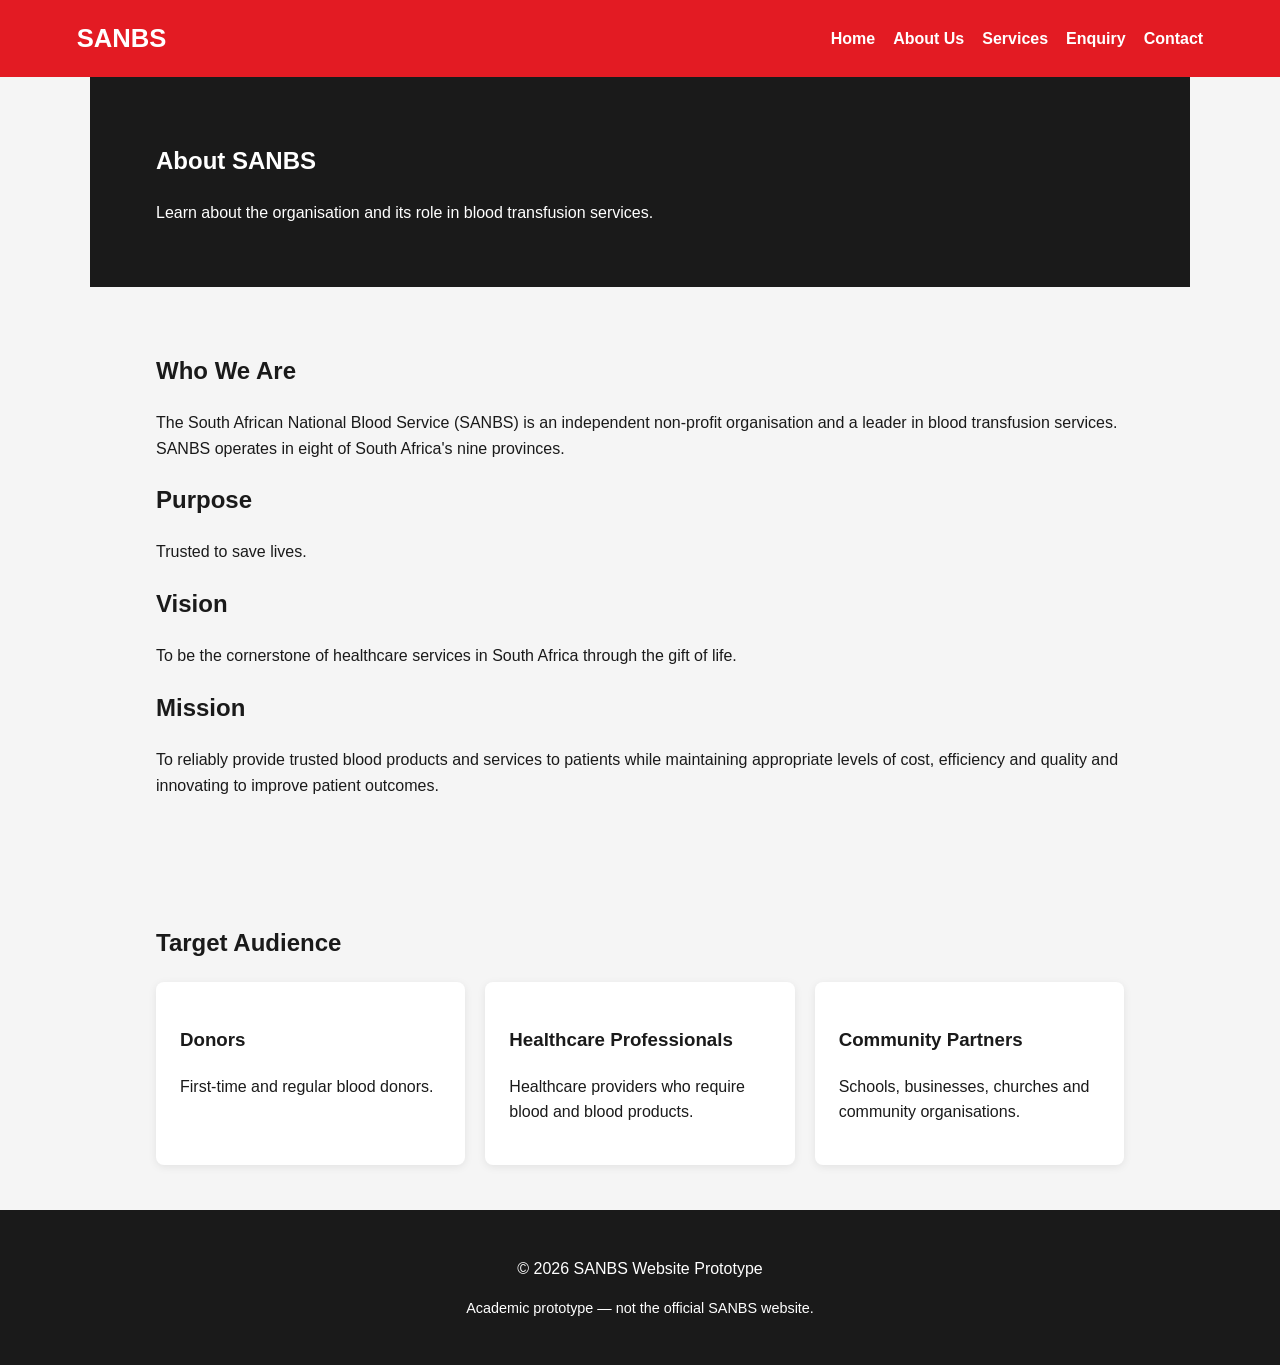
==== about.html @ 40730344 "first commit" ====
<!DOCTYPE html>
<html lang="en">
<head>
<meta charset="UTF-8">
<meta name="viewport" content="width=device-width, initial-scale=1.0">
<meta name="description" content="SANBS academic website prototype">
<title>SANBS | About Us</title>
<link rel="stylesheet" href="css/style.css">
</head>
<body>
<header>
<nav aria-label="Main navigation">
<div class="logo">SANBS</div>
<ul>
<li><a href="index.html">Home</a></li>
<li><a href="about.html">About Us</a></li>
<li><a href="services.html">Services</a></li>
<li><a href="enquiry.html">Enquiry</a></li>
<li><a href="contact.html">Contact</a></li>
</ul>
</nav>
</header>
<main>
<section class="page-title"><h1>About SANBS</h1><p>Learn about the organisation and its role in blood transfusion services.</p></section>
<section><h2>Who We Are</h2><p>The South African National Blood Service (SANBS) is an independent non-profit organisation and a leader in blood transfusion services. SANBS operates in eight of South Africa's nine provinces.</p>
<h2>Purpose</h2><p>Trusted to save lives.</p>
<h2>Vision</h2><p>To be the cornerstone of healthcare services in South Africa through the gift of life.</p>
<h2>Mission</h2><p>To reliably provide trusted blood products and services to patients while maintaining appropriate levels of cost, efficiency and quality and innovating to improve patient outcomes.</p></section>
<section><h2>Target Audience</h2><div class="cards">
<article class="card"><h3>Donors</h3><p>First-time and regular blood donors.</p></article>
<article class="card"><h3>Healthcare Professionals</h3><p>Healthcare providers who require blood and blood products.</p></article>
<article class="card"><h3>Community Partners</h3><p>Schools, businesses, churches and community organisations.</p></article>
</div></section>
</main>
<footer>
<p>&copy; 2026 SANBS Website Prototype</p>
<p class="small">Academic prototype — not the official SANBS website.</p>
</footer>
</body>
</html>
---- css/style.css ----
*{box-sizing:border-box}body{margin:0;font-family:Arial,sans-serif;line-height:1.6;color:#1A1A1A;background:#F5F5F5}header{background:#E31B23;color:#fff;padding:18px 6%}nav{display:flex;justify-content:space-between;align-items:center;gap:20px;flex-wrap:wrap}.logo{font-size:1.6rem;font-weight:bold}nav ul{list-style:none;display:flex;gap:18px;padding:0;margin:0;flex-wrap:wrap}nav a{color:#fff;text-decoration:none;font-weight:bold}nav a:hover{ text-decoration:underline}main{max-width:1100px;margin:auto}.hero,.page{background:#fff;padding:60px 6%}.hero{text-align:center}.hero h1{font-size:2.6rem}.page-title{background:#1A1A1A;color:#fff;padding:45px 6%}section{padding:45px 6%}.cards{display:grid;grid-template-columns:repeat(auto-fit,minmax(220px,1fr));gap:20px}.card,form{background:#fff;padding:24px;border-radius:8px;box-shadow:0 2px 8px rgba(0,0,0,.08)}.button{display:inline-block;background:#E31B23;color:#fff;padding:12px 22px;text-decoration:none;border-radius:5px;margin:6px;font-weight:bold;border:0}.secondary{background:#1A1A1A}label{display:block;font-weight:bold;margin-top:15px}input,select,textarea{width:100%;padding:12px;margin-top:6px;border:1px solid #999;border-radius:4px}textarea{min-height:140px}footer{background:#1A1A1A;color:#fff;padding:30px 6%;text-align:center}.small{font-size:.9rem}
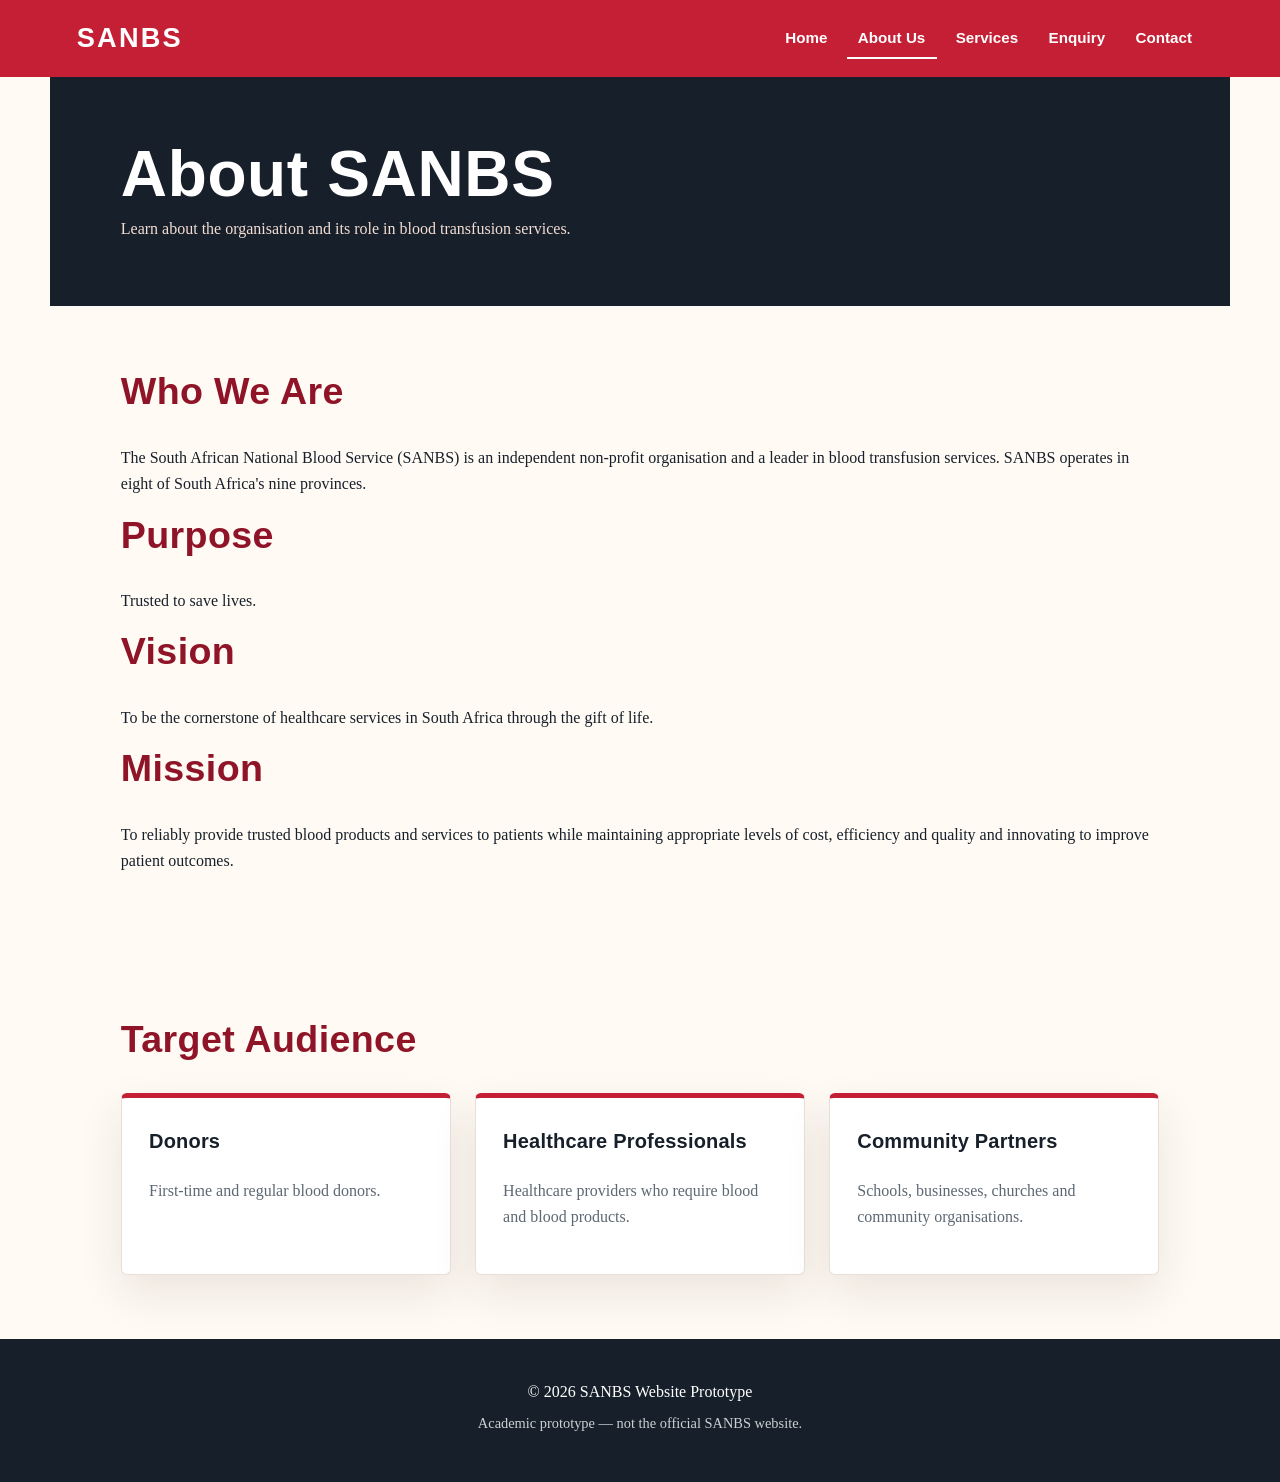
==== commit fdbf126c: "Part 2 CSS Cotent" ====
--- a/about.html
+++ b/about.html
@@ -8,19 +8,20 @@
 <link rel="stylesheet" href="css/style.css">
 </head>
 <body>
+<a class="skip-link" href="#main-content">Skip to main content</a>
 <header>
 <nav aria-label="Main navigation">
 <div class="logo">SANBS</div>
 <ul>
 <li><a href="index.html">Home</a></li>
-<li><a href="about.html">About Us</a></li>
+<li><a href="about.html" aria-current="page">About Us</a></li>
 <li><a href="services.html">Services</a></li>
 <li><a href="enquiry.html">Enquiry</a></li>
 <li><a href="contact.html">Contact</a></li>
 </ul>
 </nav>
 </header>
-<main>
+<main id="main-content">
 <section class="page-title"><h1>About SANBS</h1><p>Learn about the organisation and its role in blood transfusion services.</p></section>
 <section><h2>Who We Are</h2><p>The South African National Blood Service (SANBS) is an independent non-profit organisation and a leader in blood transfusion services. SANBS operates in eight of South Africa's nine provinces.</p>
 <h2>Purpose</h2><p>Trusted to save lives.</p>
--- a/css/style.css
+++ b/css/style.css
@@ -1 +1,85 @@
-*{box-sizing:border-box}body{margin:0;font-family:Arial,sans-serif;line-height:1.6;color:#1A1A1A;background:#F5F5F5}header{background:#E31B23;color:#fff;padding:18px 6%}nav{display:flex;justify-content:space-between;align-items:center;gap:20px;flex-wrap:wrap}.logo{font-size:1.6rem;font-weight:bold}nav ul{list-style:none;display:flex;gap:18px;padding:0;margin:0;flex-wrap:wrap}nav a{color:#fff;text-decoration:none;font-weight:bold}nav a:hover{ text-decoration:underline}main{max-width:1100px;margin:auto}.hero,.page{background:#fff;padding:60px 6%}.hero{text-align:center}.hero h1{font-size:2.6rem}.page-title{background:#1A1A1A;color:#fff;padding:45px 6%}section{padding:45px 6%}.cards{display:grid;grid-template-columns:repeat(auto-fit,minmax(220px,1fr));gap:20px}.card,form{background:#fff;padding:24px;border-radius:8px;box-shadow:0 2px 8px rgba(0,0,0,.08)}.button{display:inline-block;background:#E31B23;color:#fff;padding:12px 22px;text-decoration:none;border-radius:5px;margin:6px;font-weight:bold;border:0}.secondary{background:#1A1A1A}label{display:block;font-weight:bold;margin-top:15px}input,select,textarea{width:100%;padding:12px;margin-top:6px;border:1px solid #999;border-radius:4px}textarea{min-height:140px}footer{background:#1A1A1A;color:#fff;padding:30px 6%;text-align:center}.small{font-size:.9rem}+:root {
+	--red: #c51f35;
+	--red-dark: #8f1427;
+	--ink: #17202a;
+	--muted: #5d6873;
+	--cream: #fffaf4;
+	--paper: #ffffff;
+	--line: #eadfd5;
+	--focus: #ffb84d;
+	--shadow: 0 18px 45px rgba(57, 35, 26, 0.1);
+}
+
+* { box-sizing: border-box; }
+html { scroll-behavior: smooth; }
+body {
+	margin: 0;
+	background: var(--cream);
+	color: var(--ink);
+	font-family: Georgia, 'Times New Roman', serif;
+	font-size: 1rem;
+	line-height: 1.65;
+}
+
+h1, h2, h3, p { margin-top: 0; }
+h1, h2, h3, .logo { font-family: 'Trebuchet MS', Arial, sans-serif; letter-spacing: 0.01em; }
+h1 { font-size: clamp(2.4rem, 5vw, 4.6rem); line-height: 1.05; margin-bottom: 1rem; }
+h2 { color: var(--red-dark); font-size: clamp(1.7rem, 3vw, 2.35rem); line-height: 1.15; }
+h3 { font-size: 1.25rem; }
+a { color: var(--red-dark); }
+a:focus-visible, button:focus-visible, input:focus-visible, select:focus-visible, textarea:focus-visible {
+	outline: 3px solid var(--focus);
+	outline-offset: 3px;
+}
+.skip-link { background: var(--ink); color: #fff; left: 1rem; padding: 0.6rem 1rem; position: absolute; top: -4rem; z-index: 2; }
+.skip-link:focus { top: 1rem; }
+
+header { background: var(--red); color: #fff; padding: 1rem 6%; }
+nav { align-items: center; display: flex; gap: 2rem; justify-content: space-between; margin: 0 auto; max-width: 1180px; }
+.logo { color: #fff; font-size: 1.7rem; font-weight: 700; letter-spacing: 0.08em; }
+nav ul { align-items: center; display: flex; flex-wrap: wrap; gap: 0.5rem; list-style: none; margin: 0; padding: 0; }
+nav a { border-bottom: 2px solid transparent; color: #fff; display: block; font-family: 'Trebuchet MS', Arial, sans-serif; font-size: 0.95rem; font-weight: 700; padding: 0.45rem 0.7rem; text-decoration: none; }
+nav a:hover, nav a[aria-current='page'] { border-bottom-color: #fff; }
+
+main { margin: 0 auto; max-width: 1180px; }
+section { padding: 4rem 6%; }
+.hero { background: linear-gradient(135deg, #fff 0%, #fff5e9 100%); padding: clamp(4rem, 9vw, 8rem) 10%; text-align: center; }
+.hero p { color: var(--muted); font-size: 1.15rem; margin: 0 auto 1.5rem; max-width: 680px; }
+.hero h1 { color: var(--red-dark); }
+.page-title { background: var(--ink); color: #fff; padding: 4rem 6%; }
+.page-title h1 { color: #fff; margin-bottom: 0.5rem; }
+.page-title p { color: #f3ddd4; margin-bottom: 0; }
+.cards { display: grid; gap: 1.5rem; grid-template-columns: repeat(3, 1fr); }
+.card, form { background: var(--paper); border: 1px solid var(--line); border-radius: 6px; box-shadow: var(--shadow); padding: 1.7rem; }
+.card { border-top: 5px solid var(--red); }
+.card p { color: var(--muted); }
+.card a { font-family: 'Trebuchet MS', Arial, sans-serif; font-weight: 700; }
+.button { background: var(--red); border: 2px solid var(--red); border-radius: 4px; color: #fff; display: inline-block; font-family: 'Trebuchet MS', Arial, sans-serif; font-weight: 700; margin: 0.35rem; padding: 0.75rem 1.25rem; text-decoration: none; transition: background 160ms ease, transform 160ms ease; }
+.button:hover { background: var(--red-dark); border-color: var(--red-dark); transform: translateY(-2px); }
+.secondary { background: transparent; color: var(--red-dark); }
+.secondary:hover { color: #fff; }
+ol { display: grid; gap: 0.8rem; padding-left: 1.5rem; }
+li::marker { color: var(--red); font-weight: 700; }
+label { display: block; font-family: 'Trebuchet MS', Arial, sans-serif; font-weight: 700; margin-top: 1rem; }
+input, select, textarea { background: #fffdfa; border: 1px solid #bcaea4; border-radius: 4px; font: inherit; margin-top: 0.35rem; padding: 0.75rem; width: 100%; }
+textarea { min-height: 9rem; resize: vertical; }
+form .button { cursor: pointer; margin: 1.5rem 0 0; }
+footer { background: var(--ink); color: #fff; padding: 2.5rem 6%; text-align: center; }
+footer p { margin-bottom: 0.4rem; }
+.small { color: #cbd0d4; font-size: 0.9rem; }
+
+@media (max-width: 760px) {
+	header { padding: 1rem 5%; }
+	nav { align-items: flex-start; flex-direction: column; gap: 0.7rem; }
+	nav ul { gap: 0.2rem; }
+	nav a { padding: 0.35rem 0.5rem; }
+	section { padding: 3rem 5%; }
+	.hero { padding: 4.5rem 7%; }
+	.cards { grid-template-columns: 1fr; }
+	.page-title { padding: 3rem 5%; }
+}
+
+@media (prefers-reduced-motion: reduce) {
+	html { scroll-behavior: auto; }
+	.button { transition: none; }
+}
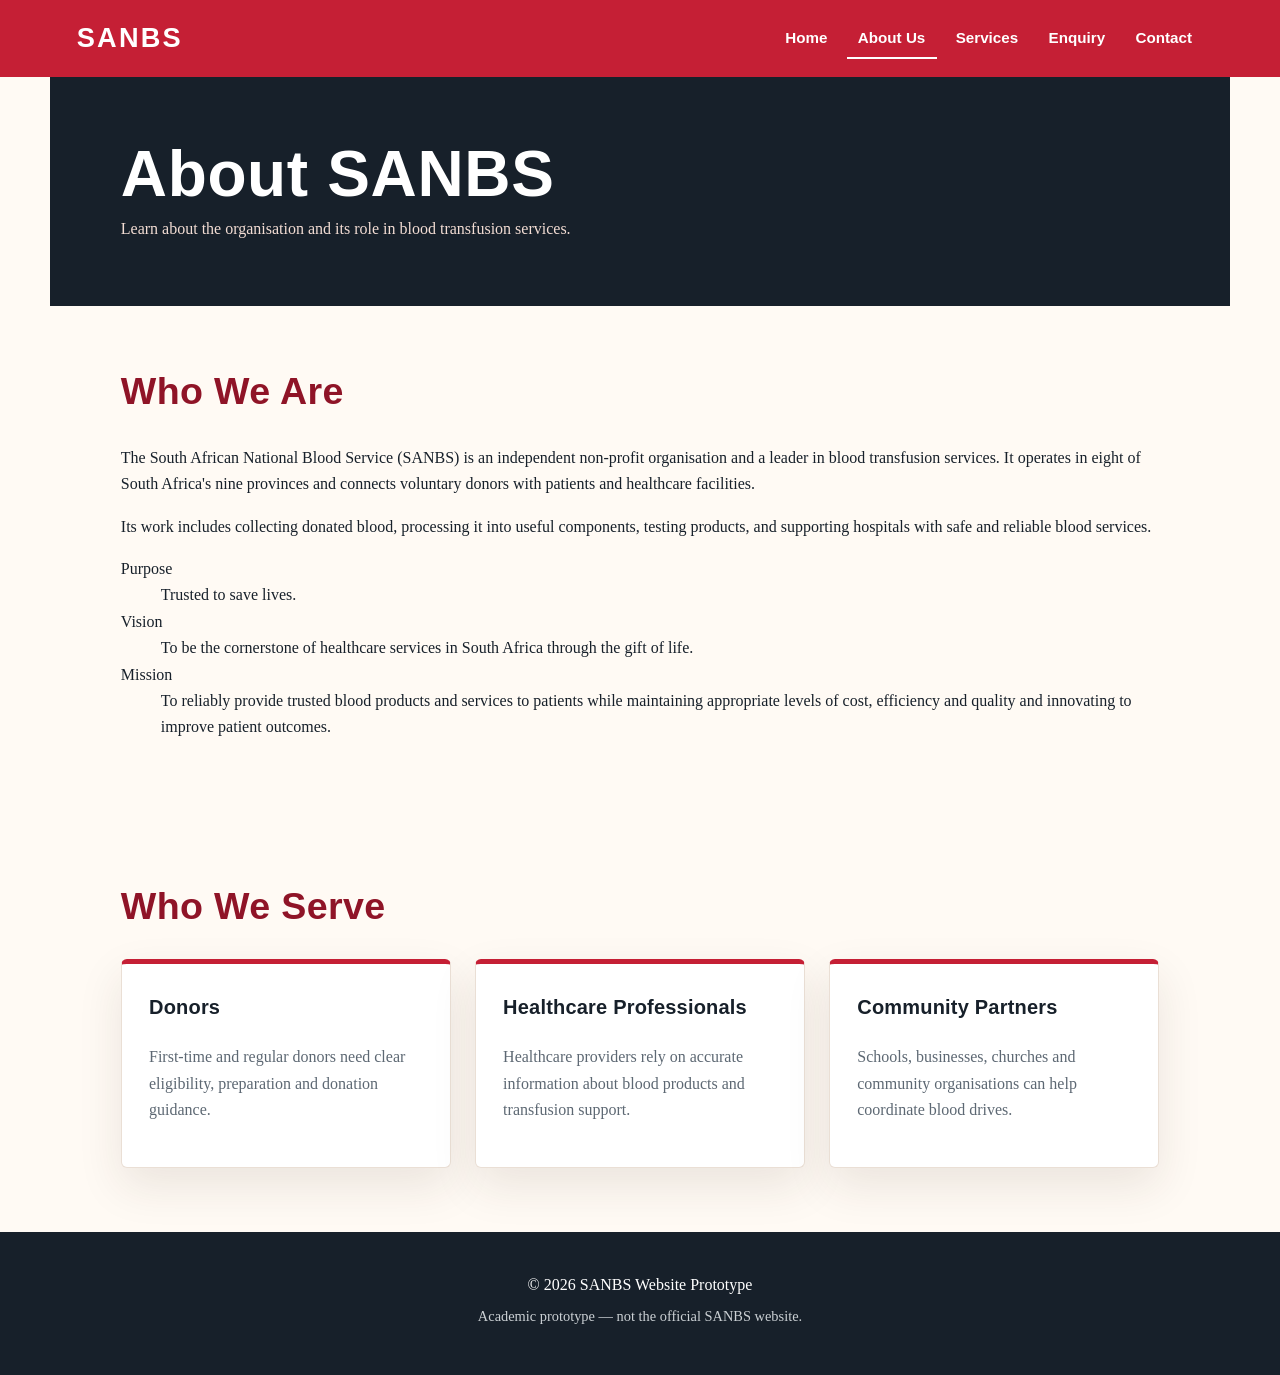
==== commit b98185f4: "Added a responsive hero image and a new section on the homepage that provides information on how use" ====
--- a/about.html
+++ b/about.html
@@ -23,14 +23,12 @@
 </header>
 <main id="main-content">
 <section class="page-title"><h1>About SANBS</h1><p>Learn about the organisation and its role in blood transfusion services.</p></section>
-<section><h2>Who We Are</h2><p>The South African National Blood Service (SANBS) is an independent non-profit organisation and a leader in blood transfusion services. SANBS operates in eight of South Africa's nine provinces.</p>
-<h2>Purpose</h2><p>Trusted to save lives.</p>
-<h2>Vision</h2><p>To be the cornerstone of healthcare services in South Africa through the gift of life.</p>
-<h2>Mission</h2><p>To reliably provide trusted blood products and services to patients while maintaining appropriate levels of cost, efficiency and quality and innovating to improve patient outcomes.</p></section>
-<section><h2>Target Audience</h2><div class="cards">
-<article class="card"><h3>Donors</h3><p>First-time and regular blood donors.</p></article>
-<article class="card"><h3>Healthcare Professionals</h3><p>Healthcare providers who require blood and blood products.</p></article>
-<article class="card"><h3>Community Partners</h3><p>Schools, businesses, churches and community organisations.</p></article>
+<section aria-labelledby="who-heading"><h2 id="who-heading">Who We Are</h2><p>The South African National Blood Service (SANBS) is an independent non-profit organisation and a leader in blood transfusion services. It operates in eight of South Africa's nine provinces and connects voluntary donors with patients and healthcare facilities.</p><p>Its work includes collecting donated blood, processing it into useful components, testing products, and supporting hospitals with safe and reliable blood services.</p>
+<dl class="key-points"><dt>Purpose</dt><dd>Trusted to save lives.</dd><dt>Vision</dt><dd>To be the cornerstone of healthcare services in South Africa through the gift of life.</dd><dt>Mission</dt><dd>To reliably provide trusted blood products and services to patients while maintaining appropriate levels of cost, efficiency and quality and innovating to improve patient outcomes.</dd></dl></section>
+<section aria-labelledby="audience-heading"><h2 id="audience-heading">Who We Serve</h2><div class="cards">
+<article class="card"><h3>Donors</h3><p>First-time and regular donors need clear eligibility, preparation and donation guidance.</p></article>
+<article class="card"><h3>Healthcare Professionals</h3><p>Healthcare providers rely on accurate information about blood products and transfusion support.</p></article>
+<article class="card"><h3>Community Partners</h3><p>Schools, businesses, churches and community organisations can help coordinate blood drives.</p></article>
 </div></section>
 </main>
 <footer>
--- a/css/style.css
+++ b/css/style.css
@@ -44,6 +44,8 @@
 main { margin: 0 auto; max-width: 1180px; }
 section { padding: 4rem 6%; }
 .hero { background: linear-gradient(135deg, #fff 0%, #fff5e9 100%); padding: clamp(4rem, 9vw, 8rem) 10%; text-align: center; }
+.hero-image { display: block; margin: 0 auto 2rem; max-width: 760px; }
+.hero-image img { border-radius: 12px; display: block; height: auto; width: 100%; }
 .hero p { color: var(--muted); font-size: 1.15rem; margin: 0 auto 1.5rem; max-width: 680px; }
 .hero h1 { color: var(--red-dark); }
 .page-title { background: var(--ink); color: #fff; padding: 4rem 6%; }
@@ -56,6 +58,7 @@
 .card a { font-family: 'Trebuchet MS', Arial, sans-serif; font-weight: 700; }
 .button { background: var(--red); border: 2px solid var(--red); border-radius: 4px; color: #fff; display: inline-block; font-family: 'Trebuchet MS', Arial, sans-serif; font-weight: 700; margin: 0.35rem; padding: 0.75rem 1.25rem; text-decoration: none; transition: background 160ms ease, transform 160ms ease; }
 .button:hover { background: var(--red-dark); border-color: var(--red-dark); transform: translateY(-2px); }
+.button:active { transform: translateY(0); }
 .secondary { background: transparent; color: var(--red-dark); }
 .secondary:hover { color: #fff; }
 ol { display: grid; gap: 0.8rem; padding-left: 1.5rem; }
@@ -79,6 +82,12 @@
 	.page-title { padding: 3rem 5%; }
 }
 
+@media (min-width: 761px) and (max-width: 1024px) {
+	section { padding-left: 5%; padding-right: 5%; }
+	.hero { padding-left: 7%; padding-right: 7%; }
+	.cards { grid-template-columns: repeat(2, 1fr); }
+}
+
 @media (prefers-reduced-motion: reduce) {
 	html { scroll-behavior: auto; }
 	.button { transition: none; }
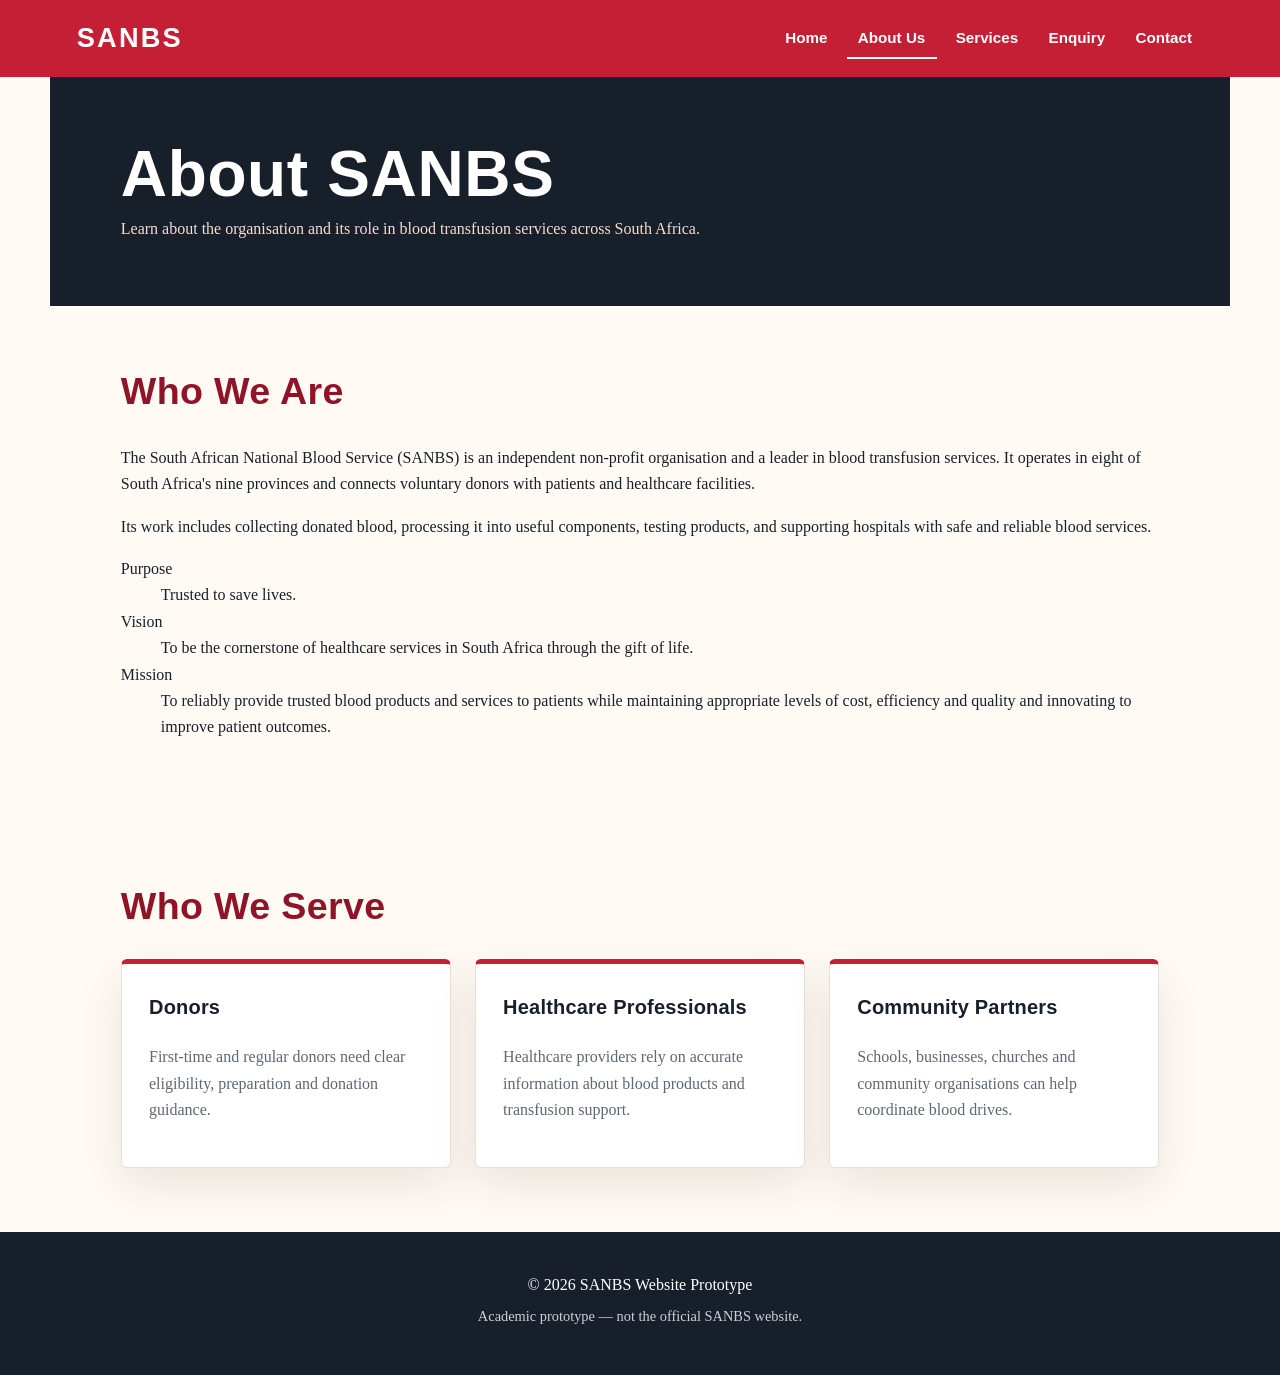
==== commit dda27301: "Prototype commit" ====
--- a/about.html
+++ b/about.html
@@ -3,9 +3,11 @@
 <head>
 <meta charset="UTF-8">
 <meta name="viewport" content="width=device-width, initial-scale=1.0">
-<meta name="description" content="SANBS academic website prototype">
-<title>SANBS | About Us</title>
+<meta name="description" content="Discover SANBS, the South African National Blood Service, its mission, blood donation services and commitment to safe transfusions.">
+<meta name="keywords" content="SANBS about us, blood service South Africa, blood donation mission, blood transfusion services">
+<title>SANBS | About the National Blood Service</title>
 <link rel="stylesheet" href="css/style.css">
+<script defer src="js/script.js"></script>
 </head>
 <body>
 <a class="skip-link" href="#main-content">Skip to main content</a>
@@ -22,7 +24,7 @@
 </nav>
 </header>
 <main id="main-content">
-<section class="page-title"><h1>About SANBS</h1><p>Learn about the organisation and its role in blood transfusion services.</p></section>
+<section class="page-title"><h1>About SANBS</h1><p>Learn about the organisation and its role in blood transfusion services across South Africa.</p></section>
 <section aria-labelledby="who-heading"><h2 id="who-heading">Who We Are</h2><p>The South African National Blood Service (SANBS) is an independent non-profit organisation and a leader in blood transfusion services. It operates in eight of South Africa's nine provinces and connects voluntary donors with patients and healthcare facilities.</p><p>Its work includes collecting donated blood, processing it into useful components, testing products, and supporting hospitals with safe and reliable blood services.</p>
 <dl class="key-points"><dt>Purpose</dt><dd>Trusted to save lives.</dd><dt>Vision</dt><dd>To be the cornerstone of healthcare services in South Africa through the gift of life.</dd><dt>Mission</dt><dd>To reliably provide trusted blood products and services to patients while maintaining appropriate levels of cost, efficiency and quality and innovating to improve patient outcomes.</dd></dl></section>
 <section aria-labelledby="audience-heading"><h2 id="audience-heading">Who We Serve</h2><div class="cards">
--- a/css/style.css
+++ b/css/style.css
@@ -54,7 +54,11 @@
 .cards { display: grid; gap: 1.5rem; grid-template-columns: repeat(3, 1fr); }
 .card, form { background: var(--paper); border: 1px solid var(--line); border-radius: 6px; box-shadow: var(--shadow); padding: 1.7rem; }
 .card { border-top: 5px solid var(--red); }
+.image-cards .card { overflow: hidden; padding: 0 0 1.7rem; }
+.image-cards .card img { aspect-ratio: 1; display: block; height: auto; margin-bottom: 1.35rem; object-fit: cover; width: 100%; }
+.image-cards .card h3, .image-cards .card p, .image-cards .card a { margin-left: 1.7rem; margin-right: 1.7rem; }
 .card p { color: var(--muted); }
+.card address { color: var(--muted); font-style: normal; margin-bottom: 1rem; }
 .card a { font-family: 'Trebuchet MS', Arial, sans-serif; font-weight: 700; }
 .button { background: var(--red); border: 2px solid var(--red); border-radius: 4px; color: #fff; display: inline-block; font-family: 'Trebuchet MS', Arial, sans-serif; font-weight: 700; margin: 0.35rem; padding: 0.75rem 1.25rem; text-decoration: none; transition: background 160ms ease, transform 160ms ease; }
 .button:hover { background: var(--red-dark); border-color: var(--red-dark); transform: translateY(-2px); }
@@ -66,6 +70,9 @@
 label { display: block; font-family: 'Trebuchet MS', Arial, sans-serif; font-weight: 700; margin-top: 1rem; }
 input, select, textarea { background: #fffdfa; border: 1px solid #bcaea4; border-radius: 4px; font: inherit; margin-top: 0.35rem; padding: 0.75rem; width: 100%; }
 textarea { min-height: 9rem; resize: vertical; }
+fieldset { border: 0; margin: 0; padding: 0; }
+fieldset + fieldset { border-top: 1px solid var(--line); margin-top: 1.5rem; padding-top: 1rem; }
+legend { color: var(--red-dark); font-family: 'Trebuchet MS', Arial, sans-serif; font-size: 1.2rem; font-weight: 700; padding: 0; }
 form .button { cursor: pointer; margin: 1.5rem 0 0; }
 footer { background: var(--ink); color: #fff; padding: 2.5rem 6%; text-align: center; }
 footer p { margin-bottom: 0.4rem; }
